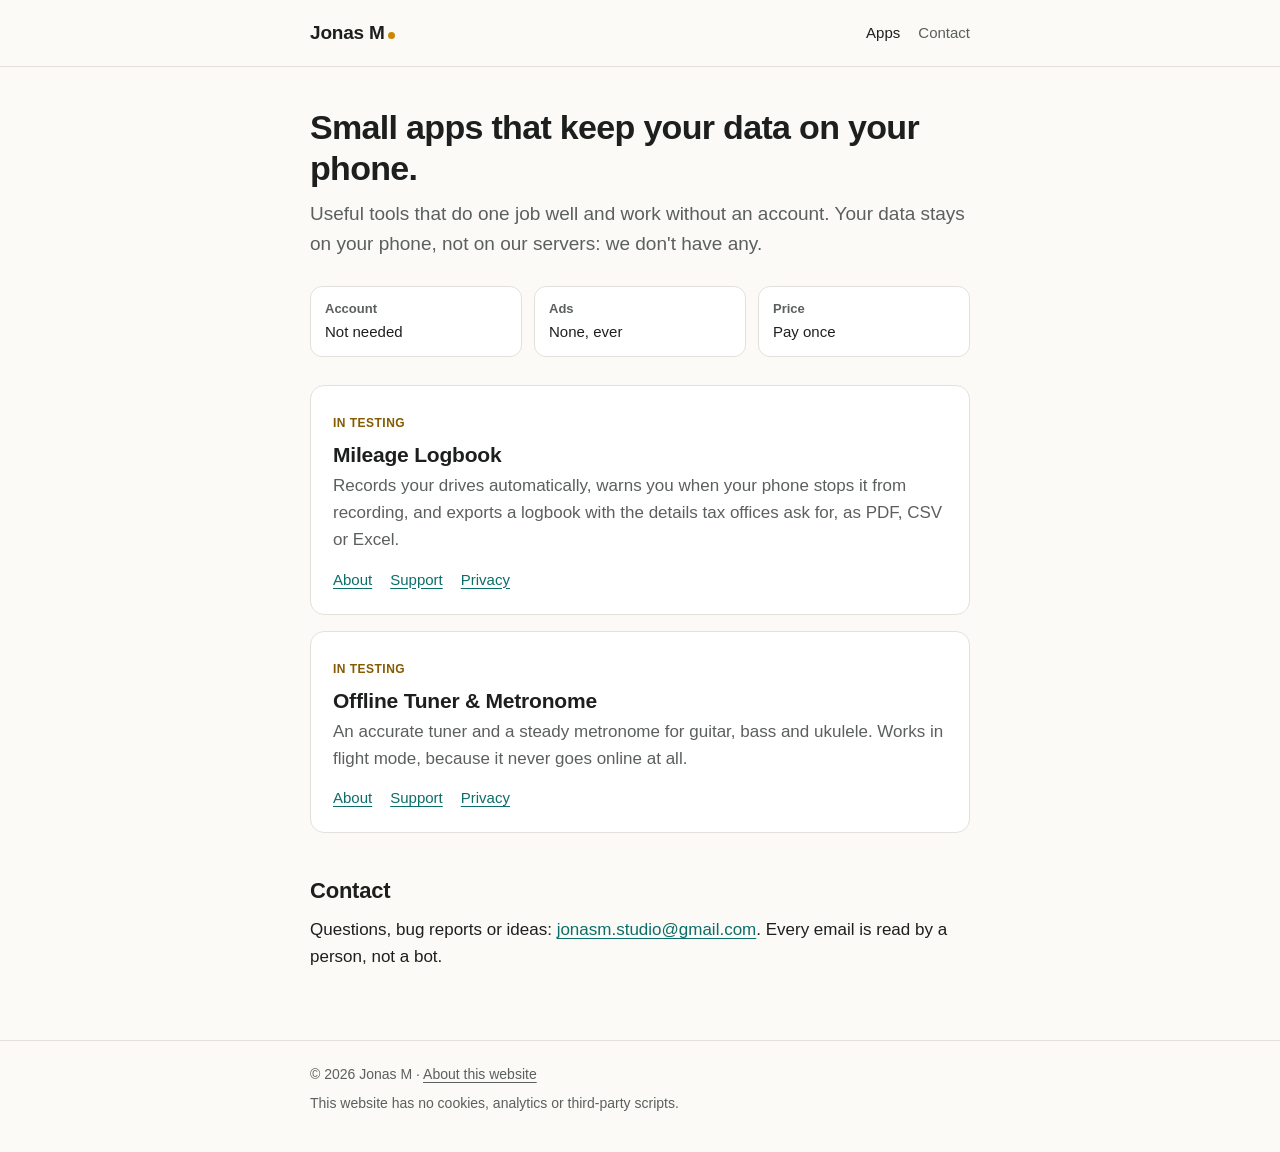
==== index.html @ 37b325a2 "Add apps site: home, privacy policies and support pages Static GitHub Pages site for Jonas M's apps:" ====
<!doctype html>
<html lang="en">
<head>
<meta charset="utf-8">
<meta name="viewport" content="width=device-width, initial-scale=1">
<meta name="color-scheme" content="light dark">
<title>Jonas M – Small, private apps</title>
<meta name="description" content="Small apps that keep your data on your phone. No accounts, no ads, no tracking, and sold once instead of by subscription.">
<meta property="og:title" content="Jonas M – Small, private apps">
<meta property="og:description" content="Small apps that keep your data on your phone. No accounts, no ads, no tracking.">
<link rel="icon" href="data:image/svg+xml,%3Csvg xmlns='http://www.w3.org/2000/svg' viewBox='0 0 16 16'%3E%3Ccircle cx='8' cy='8' r='6' fill='%23c98a00'/%3E%3C/svg%3E">
<link rel="stylesheet" href="style.css">
</head>
<body>
<header class="site-header"><div class="wrap">
  <a class="wordmark" href="./">Jonas M</a>
  <nav class="site-nav"><a href="./" aria-current="page">Apps</a><a href="#contact">Contact</a></nav>
</div></header>

<main><div class="wrap">
  <h1>Small apps that keep your data on your phone.</h1>
  <p class="lede">Useful tools that do one job well and work without an account. Your data stays on your phone, not on our servers: we don't have any.</p>

  <ul class="facts">
    <li><b>Account</b>Not needed</li>
    <li><b>Ads</b>None, ever</li>
    <li><b>Price</b>Pay once</li>
  </ul>

  <div class="cards">
    <article class="card">
      <span class="status">In testing</span>
      <h2>Mileage Logbook</h2>
      <p>Records your drives automatically, warns you when your phone stops it from recording, and exports a logbook with the details tax offices ask for, as PDF, CSV or Excel.</p>
      <p class="links"><a href="mileage/">About</a><a href="mileage/support/">Support</a><a href="mileage/privacy/">Privacy</a></p>
    </article>
    <article class="card">
      <span class="status">In testing</span>
      <h2>Offline Tuner &amp; Metronome</h2>
      <p>An accurate tuner and a steady metronome for guitar, bass and ukulele. Works in flight mode, because it never goes online at all.</p>
      <p class="links"><a href="tuner/">About</a><a href="tuner/support/">Support</a><a href="tuner/privacy/">Privacy</a></p>
    </article>
  </div>

  <h2 id="contact">Contact</h2>
  <p>Questions, bug reports or ideas: <a href="mailto:jonasm.studio@gmail.com">jonasm.studio@gmail.com</a>. Every email is read by a person, not a bot.</p>
</div></main>

<footer class="site-footer"><div class="wrap">
  <p>© 2026 Jonas M · <a href="privacy/">About this website</a></p>
  <p>This website has no cookies, analytics or third-party scripts.</p>
</div></footer>
</body>
</html>
---- style.css ----
/* Jonas M apps site. No web fonts, no scripts, no third-party requests. */

:root {
  --bg: #fbfaf7;
  --surface: #ffffff;
  --ink: #1d1f1e;
  --muted: #5b605d;
  --line: #e4e1da;
  --accent: #0b6e69;
  --accent-soft: #e3f1ef;
  --mark: #c98a00;
  --mark-text: #855a00;
  --no: #a23b2a;
  --radius: 14px;
  color-scheme: light;
}

@media (prefers-color-scheme: dark) {
  :root {
    --bg: #121413;
    --surface: #1a1d1c;
    --ink: #e8e6e1;
    --muted: #a3a8a4;
    --line: #2c302e;
    --accent: #5cc8be;
    --accent-soft: #17302d;
    --mark: #e2a72e;
    --mark-text: #e2a72e;
    --no: #e88a78;
    color-scheme: dark;
  }
}

* { box-sizing: border-box; }

html { -webkit-text-size-adjust: 100%; }

body {
  margin: 0;
  background: var(--bg);
  color: var(--ink);
  font: 17px/1.6 -apple-system, BlinkMacSystemFont, "Segoe UI", Roboto, "Helvetica Neue", Arial, sans-serif;
}

a { color: var(--accent); text-underline-offset: 3px; }
a:hover { text-decoration-thickness: 2px; }
a:focus-visible { outline: 2px solid var(--accent); outline-offset: 2px; border-radius: 3px; }

.wrap { max-width: 700px; margin: 0 auto; padding: 0 20px; }

/* Header */
.site-header { border-bottom: 1px solid var(--line); }
.site-header .wrap {
  display: flex; align-items: center; justify-content: space-between;
  gap: 16px; padding-top: 18px; padding-bottom: 18px; flex-wrap: wrap;
}
.wordmark {
  font-weight: 700; font-size: 19px; letter-spacing: -0.01em;
  color: var(--ink); text-decoration: none;
}
.wordmark::after {
  content: ""; display: inline-block; width: 7px; height: 7px; margin-left: 3px;
  border-radius: 50%; background: var(--mark);
}
.site-nav { display: flex; gap: 18px; font-size: 15px; }
.site-nav a { color: var(--muted); text-decoration: none; }
.site-nav a:hover, .site-nav a[aria-current] { color: var(--ink); }

/* Content */
main { padding: 40px 0 56px; }
h1 { font-size: 34px; line-height: 1.2; letter-spacing: -0.02em; margin: 0 0 10px; }
h2 { font-size: 22px; line-height: 1.3; margin: 44px 0 10px; letter-spacing: -0.01em; }
h3 { font-size: 18px; margin: 28px 0 6px; }
p, ul, ol { margin: 0 0 14px; }
li { margin-bottom: 6px; }
.lede { font-size: 19px; color: var(--muted); margin-bottom: 26px; }
.meta { font-size: 14px; color: var(--muted); }
.crumb { font-size: 14px; margin-bottom: 18px; }
.crumb a { color: var(--muted); }
code, kbd {
  font: 0.9em ui-monospace, SFMono-Regular, Menlo, Consolas, monospace;
  background: var(--accent-soft); padding: 1px 5px; border-radius: 5px;
}
hr { border: 0; border-top: 1px solid var(--line); margin: 40px 0; }

/* The one-sentence answer at the top of a policy */
.summary {
  background: var(--accent-soft);
  border-radius: var(--radius);
  padding: 20px 22px;
  margin: 24px 0 8px;
}
.summary p:last-child { margin-bottom: 0; }
.summary strong { font-size: 19px; display: block; margin-bottom: 6px; line-height: 1.4; }

/* App cards on the home page */
.cards { display: grid; gap: 16px; margin: 28px 0; }
.card {
  background: var(--surface); border: 1px solid var(--line); border-radius: var(--radius);
  padding: 22px;
}
.card h2 { margin: 0 0 4px; font-size: 21px; }
.card p { color: var(--muted); }
.card .links { display: flex; gap: 18px; flex-wrap: wrap; font-size: 15px; margin: 0; }
.status {
  display: inline-block; font-size: 12px; font-weight: 600; letter-spacing: 0.04em;
  text-transform: uppercase; color: var(--mark-text); margin-bottom: 8px;
}

/* Permission / data list */
.data-list { border-top: 1px solid var(--line); margin: 16px 0 8px; }
.data-item { padding: 16px 0; border-bottom: 1px solid var(--line); }
.data-item h3 { margin: 0 0 4px; font-size: 17px; }
.data-item p { margin: 0 0 6px; }
.data-item p:last-child { margin-bottom: 0; }
.data-item .when { font-size: 15px; color: var(--muted); }

/* "We don't" list */
.never { list-style: none; padding: 0; }
.never li { padding-left: 28px; position: relative; }
.never li::before {
  content: "✕"; position: absolute; left: 4px; top: 0; color: var(--no); font-weight: 700;
}

/* Callouts */
.note {
  border-left: 3px solid var(--mark); padding: 4px 0 4px 16px; margin: 18px 0; color: var(--muted);
}
.check {
  border: 1px solid var(--line); background: var(--surface); border-radius: var(--radius);
  padding: 14px 18px; margin: 14px 0 6px;
}
.check strong { color: var(--accent); }

/* Jump list for phone makers */
.jump { display: flex; flex-wrap: wrap; gap: 8px; padding: 0; list-style: none; margin: 16px 0 8px; }
.jump a {
  display: inline-block; padding: 6px 12px; border: 1px solid var(--line); border-radius: 999px;
  text-decoration: none; font-size: 15px; background: var(--surface);
}
section[id] { scroll-margin-top: 16px; }

/* FAQ */
.faq h3 { margin-top: 26px; }

/* Changelog */
.changes { font-size: 15px; color: var(--muted); }

/* "On this page" list */
.toc { font-size: 15px; border-left: 2px solid var(--line); padding: 2px 0 2px 16px; margin: 20px 0 8px; }
.toc p { margin: 0 0 4px; color: var(--muted); }
.toc ul { list-style: none; padding: 0; margin: 0; }
.toc li { margin: 0 0 2px; }

/* Facts row on app pages */
.facts { display: grid; grid-template-columns: repeat(auto-fit, minmax(96px, 1fr)); gap: 12px; margin: 22px 0; padding: 0; list-style: none; }
.facts li { background: var(--surface); border: 1px solid var(--line); border-radius: 12px; padding: 12px 14px; margin: 0; font-size: 15px; }
.facts:has(> li:nth-child(4)) { grid-template-columns: repeat(2, 1fr); }
@media (min-width: 640px) { .facts:has(> li:nth-child(4)) { grid-template-columns: repeat(4, 1fr); } }
.facts b { display: block; font-size: 13px; color: var(--muted); font-weight: 600; }

/* Footer */
.site-footer { border-top: 1px solid var(--line); font-size: 14px; color: var(--muted); }
.site-footer .wrap { padding-top: 22px; padding-bottom: 32px; }
.site-footer p { margin: 0 0 6px; }
.site-footer a { color: var(--muted); }

@media (max-width: 520px) {
  body { font-size: 16px; }
  h1 { font-size: 28px; }
  .lede { font-size: 17px; }
  main { padding-top: 28px; }
}
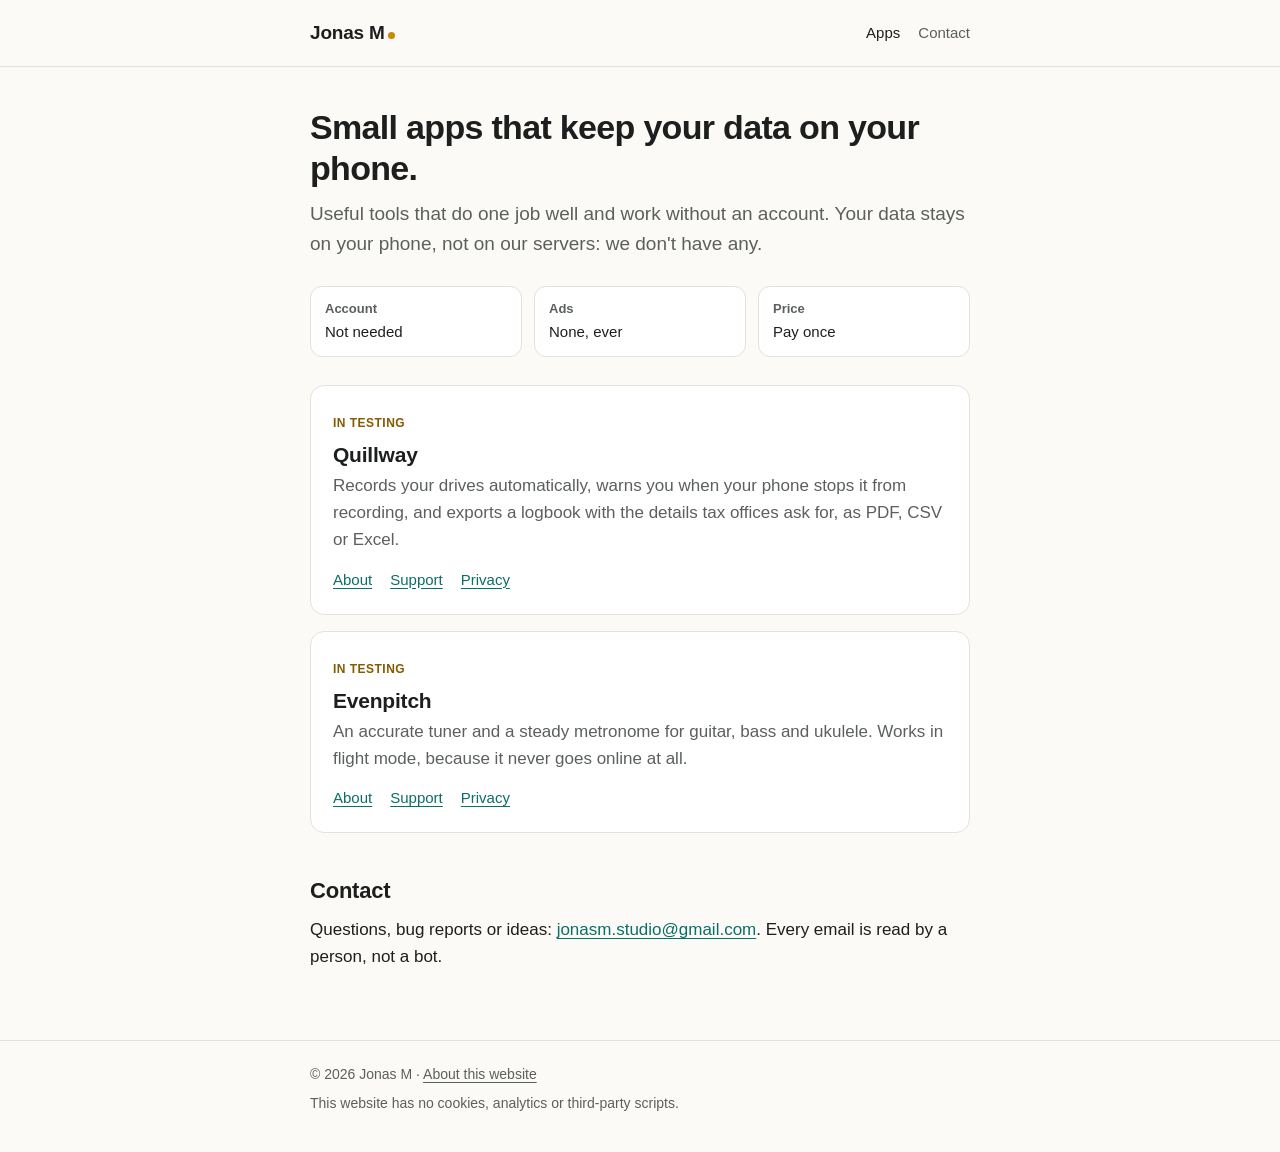
==== commit d1aa6ce7: "Rename the apps: Quillway and Evenpitch (tuner privacy: free, no in-app purchases) Co-Authored-By: C" ====
--- a/index.html
+++ b/index.html
@@ -30,13 +30,13 @@
   <div class="cards">
     <article class="card">
       <span class="status">In testing</span>
-      <h2>Mileage Logbook</h2>
+      <h2>Quillway</h2>
       <p>Records your drives automatically, warns you when your phone stops it from recording, and exports a logbook with the details tax offices ask for, as PDF, CSV or Excel.</p>
       <p class="links"><a href="mileage/">About</a><a href="mileage/support/">Support</a><a href="mileage/privacy/">Privacy</a></p>
     </article>
     <article class="card">
       <span class="status">In testing</span>
-      <h2>Offline Tuner &amp; Metronome</h2>
+      <h2>Evenpitch</h2>
       <p>An accurate tuner and a steady metronome for guitar, bass and ukulele. Works in flight mode, because it never goes online at all.</p>
       <p class="links"><a href="tuner/">About</a><a href="tuner/support/">Support</a><a href="tuner/privacy/">Privacy</a></p>
     </article>
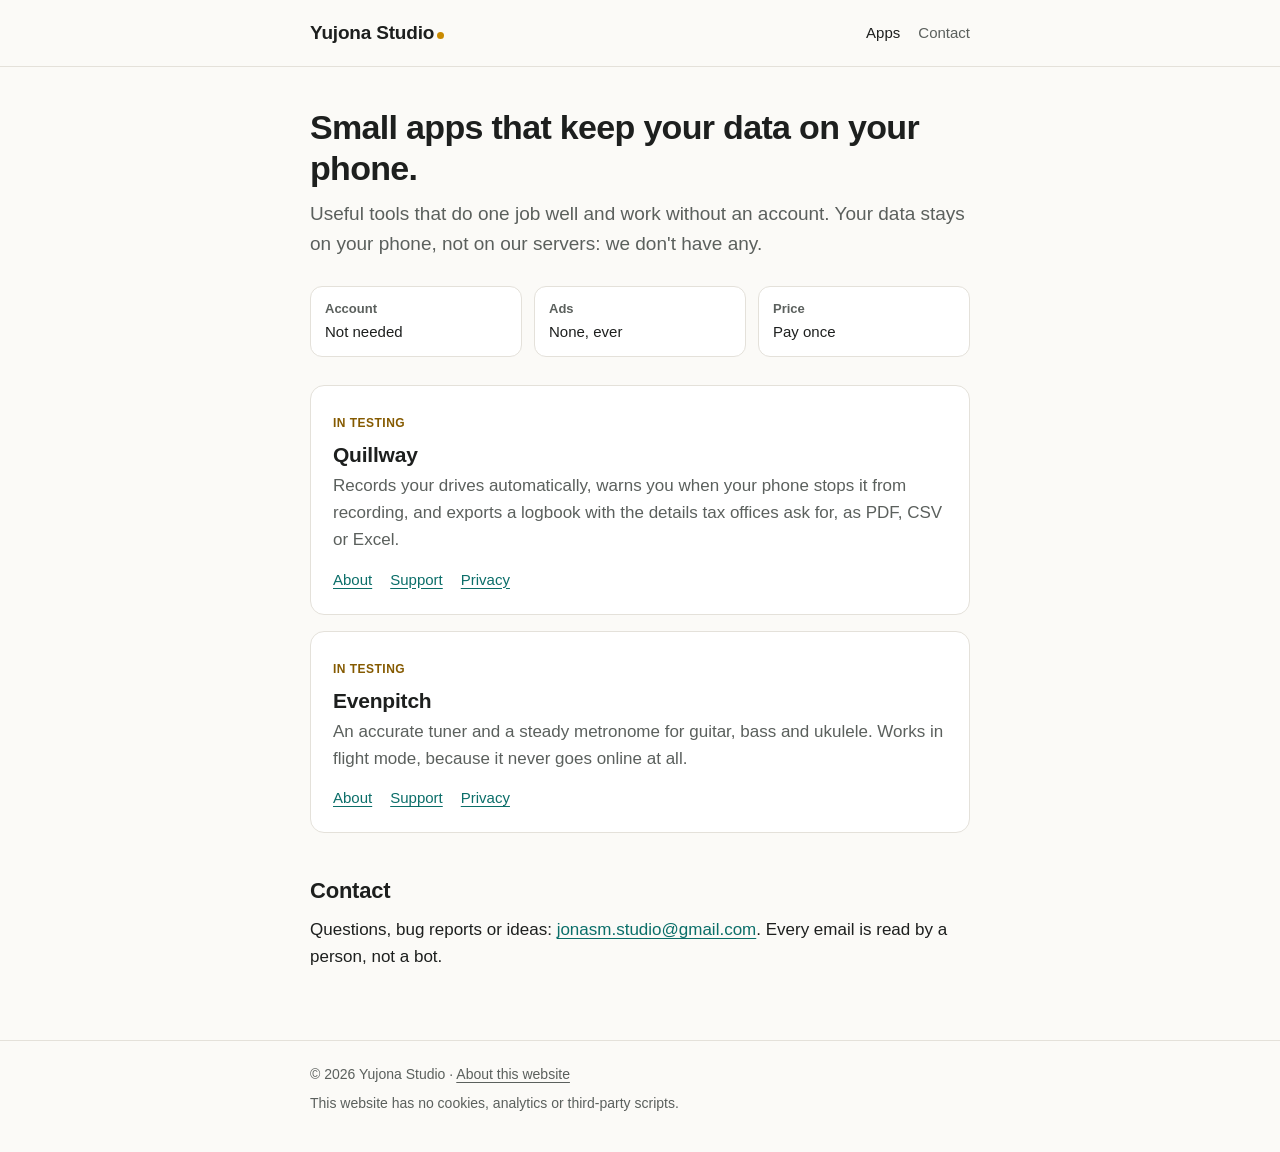
==== commit 9be077de: "Sign the site as Yujona Studio (was Jonas M); note it in both privacy policies Co-Authored-By: Claud" ====
--- a/index.html
+++ b/index.html
@@ -4,16 +4,16 @@
 <meta charset="utf-8">
 <meta name="viewport" content="width=device-width, initial-scale=1">
 <meta name="color-scheme" content="light dark">
-<title>Jonas M – Small, private apps</title>
+<title>Yujona Studio – Small, private apps</title>
 <meta name="description" content="Small apps that keep your data on your phone. No accounts, no ads, no tracking, and sold once instead of by subscription.">
-<meta property="og:title" content="Jonas M – Small, private apps">
+<meta property="og:title" content="Yujona Studio – Small, private apps">
 <meta property="og:description" content="Small apps that keep your data on your phone. No accounts, no ads, no tracking.">
 <link rel="icon" href="data:image/svg+xml,%3Csvg xmlns='http://www.w3.org/2000/svg' viewBox='0 0 16 16'%3E%3Ccircle cx='8' cy='8' r='6' fill='%23c98a00'/%3E%3C/svg%3E">
 <link rel="stylesheet" href="style.css">
 </head>
 <body>
 <header class="site-header"><div class="wrap">
-  <a class="wordmark" href="./">Jonas M</a>
+  <a class="wordmark" href="./">Yujona Studio</a>
   <nav class="site-nav"><a href="./" aria-current="page">Apps</a><a href="#contact">Contact</a></nav>
 </div></header>
 
@@ -47,7 +47,7 @@
 </div></main>
 
 <footer class="site-footer"><div class="wrap">
-  <p>© 2026 Jonas M · <a href="privacy/">About this website</a></p>
+  <p>© 2026 Yujona Studio · <a href="privacy/">About this website</a></p>
   <p>This website has no cookies, analytics or third-party scripts.</p>
 </div></footer>
 </body>
--- a/style.css
+++ b/style.css
@@ -1,4 +1,4 @@
-/* Jonas M apps site. No web fonts, no scripts, no third-party requests. */
+/* Yujona Studio apps site. No web fonts, no scripts, no third-party requests. */
 
 :root {
   --bg: #fbfaf7;
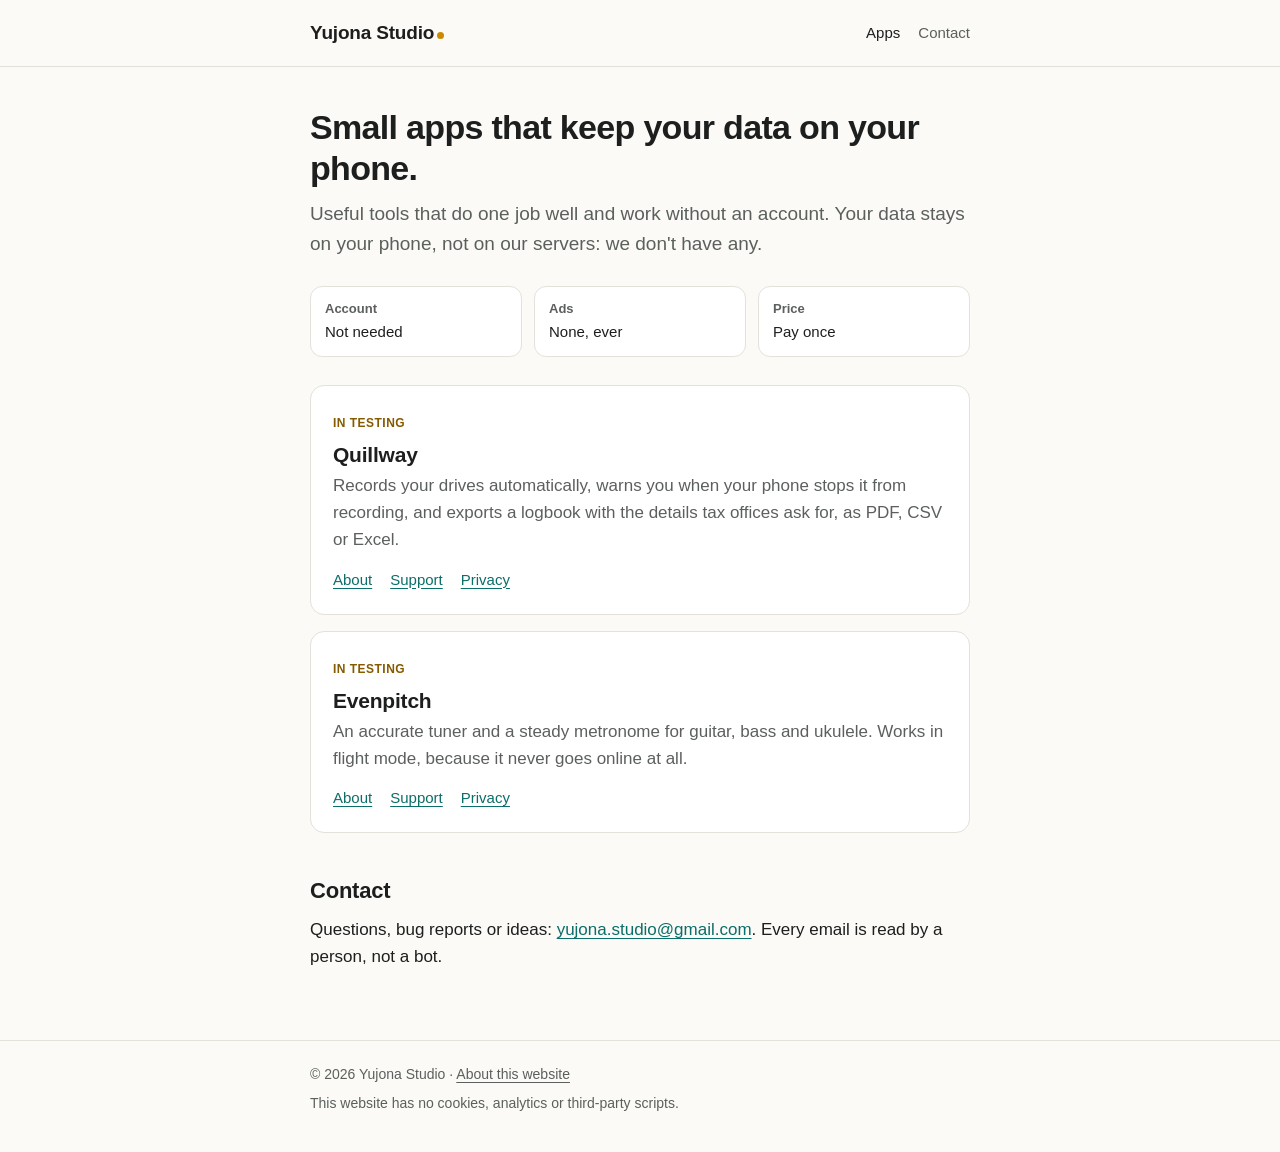
==== commit b6994019: "Contact email yujona.studio@gmail.com; robots.txt and sitemap.xml for yujona.com Co-Authored-By: Cla" ====
--- a/index.html
+++ b/index.html
@@ -43,7 +43,7 @@
   </div>
 
   <h2 id="contact">Contact</h2>
-  <p>Questions, bug reports or ideas: <a href="mailto:jonasm.studio@gmail.com">jonasm.studio@gmail.com</a>. Every email is read by a person, not a bot.</p>
+  <p>Questions, bug reports or ideas: <a href="mailto:yujona.studio@gmail.com">yujona.studio@gmail.com</a>. Every email is read by a person, not a bot.</p>
 </div></main>
 
 <footer class="site-footer"><div class="wrap">
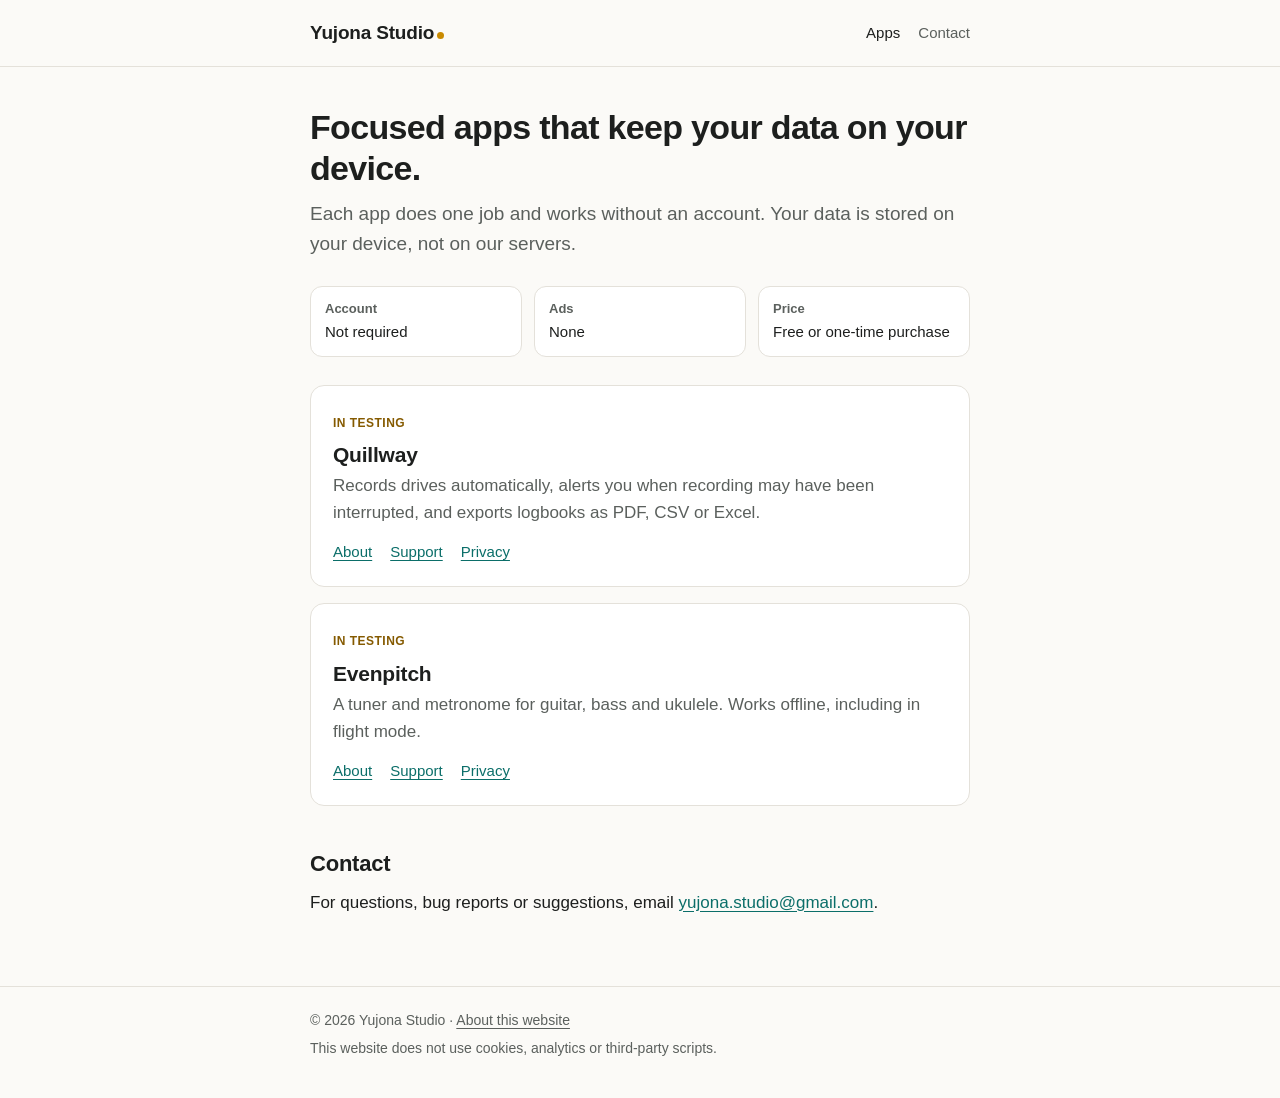
==== commit 3e5d720b: "Site copy: more formal and concise wording, no absolute claims Co-Authored-By: Claude Opus 5.5 <nore" ====
--- a/index.html
+++ b/index.html
@@ -5,9 +5,9 @@
 <meta name="viewport" content="width=device-width, initial-scale=1">
 <meta name="color-scheme" content="light dark">
 <title>Yujona Studio – Small, private apps</title>
-<meta name="description" content="Small apps that keep your data on your phone. No accounts, no ads, no tracking, and sold once instead of by subscription.">
+<meta name="description" content="Focused apps that keep your data on your device. No account required, no ads or tracking, and no subscriptions.">
 <meta property="og:title" content="Yujona Studio – Small, private apps">
-<meta property="og:description" content="Small apps that keep your data on your phone. No accounts, no ads, no tracking.">
+<meta property="og:description" content="Focused apps that keep your data on your device. No account required, no ads or tracking.">
 <link rel="icon" href="data:image/svg+xml,%3Csvg xmlns='http://www.w3.org/2000/svg' viewBox='0 0 16 16'%3E%3Ccircle cx='8' cy='8' r='6' fill='%23c98a00'/%3E%3C/svg%3E">
 <link rel="stylesheet" href="style.css">
 </head>
@@ -18,37 +18,37 @@
 </div></header>
 
 <main><div class="wrap">
-  <h1>Small apps that keep your data on your phone.</h1>
-  <p class="lede">Useful tools that do one job well and work without an account. Your data stays on your phone, not on our servers: we don't have any.</p>
+  <h1>Focused apps that keep your data on your device.</h1>
+  <p class="lede">Each app does one job and works without an account. Your data is stored on your device, not on our servers.</p>
 
   <ul class="facts">
-    <li><b>Account</b>Not needed</li>
-    <li><b>Ads</b>None, ever</li>
-    <li><b>Price</b>Pay once</li>
+    <li><b>Account</b>Not required</li>
+    <li><b>Ads</b>None</li>
+    <li><b>Price</b>Free or one-time purchase</li>
   </ul>
 
   <div class="cards">
     <article class="card">
       <span class="status">In testing</span>
       <h2>Quillway</h2>
-      <p>Records your drives automatically, warns you when your phone stops it from recording, and exports a logbook with the details tax offices ask for, as PDF, CSV or Excel.</p>
+      <p>Records drives automatically, alerts you when recording may have been interrupted, and exports logbooks as PDF, CSV or Excel.</p>
       <p class="links"><a href="mileage/">About</a><a href="mileage/support/">Support</a><a href="mileage/privacy/">Privacy</a></p>
     </article>
     <article class="card">
       <span class="status">In testing</span>
       <h2>Evenpitch</h2>
-      <p>An accurate tuner and a steady metronome for guitar, bass and ukulele. Works in flight mode, because it never goes online at all.</p>
+      <p>A tuner and metronome for guitar, bass and ukulele. Works offline, including in flight mode.</p>
       <p class="links"><a href="tuner/">About</a><a href="tuner/support/">Support</a><a href="tuner/privacy/">Privacy</a></p>
     </article>
   </div>
 
   <h2 id="contact">Contact</h2>
-  <p>Questions, bug reports or ideas: <a href="mailto:yujona.studio@gmail.com">yujona.studio@gmail.com</a>. Every email is read by a person, not a bot.</p>
+  <p>For questions, bug reports or suggestions, email <a href="mailto:yujona.studio@gmail.com">yujona.studio@gmail.com</a>.</p>
 </div></main>
 
 <footer class="site-footer"><div class="wrap">
   <p>© 2026 Yujona Studio · <a href="privacy/">About this website</a></p>
-  <p>This website has no cookies, analytics or third-party scripts.</p>
+  <p>This website does not use cookies, analytics or third-party scripts.</p>
 </div></footer>
 </body>
 </html>
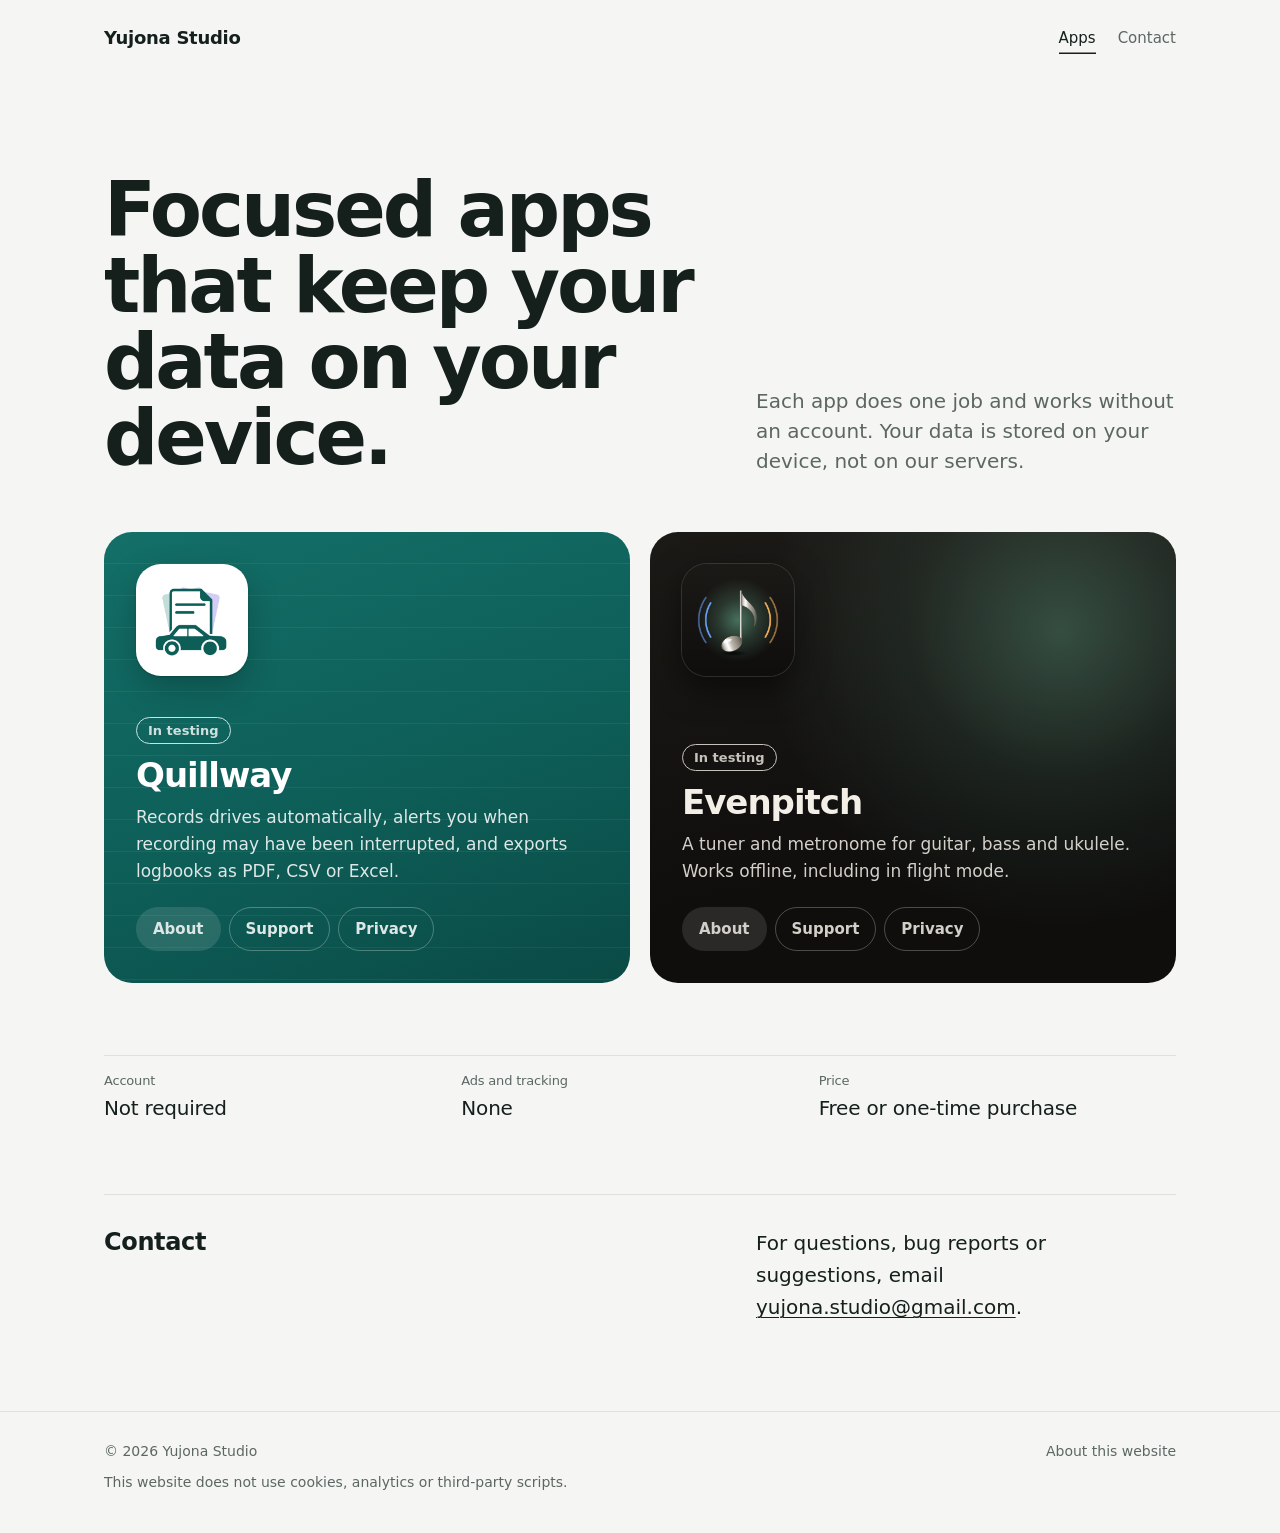
==== commit f300ecef: "Redesign: quieter studio shell, app plates with real icons, desktop and mobile layouts, side content" ====
--- a/index.html
+++ b/index.html
@@ -8,7 +8,7 @@
 <meta name="description" content="Focused apps that keep your data on your device. No account required, no ads or tracking, and no subscriptions.">
 <meta property="og:title" content="Yujona Studio – Small, private apps">
 <meta property="og:description" content="Focused apps that keep your data on your device. No account required, no ads or tracking.">
-<link rel="icon" href="data:image/svg+xml,%3Csvg xmlns='http://www.w3.org/2000/svg' viewBox='0 0 16 16'%3E%3Ccircle cx='8' cy='8' r='6' fill='%23c98a00'/%3E%3C/svg%3E">
+<link rel="icon" href="data:image/svg+xml,%3Csvg xmlns='http://www.w3.org/2000/svg' viewBox='0 0 16 16'%3E%3Crect x='1' y='1' width='14' height='14' rx='4' fill='%2315201c'/%3E%3C/svg%3E">
 <link rel="stylesheet" href="style.css">
 </head>
 <body>
@@ -18,37 +18,48 @@
 </div></header>
 
 <main><div class="wrap">
-  <h1>Focused apps that keep your data on your device.</h1>
-  <p class="lede">Each app does one job and works without an account. Your data is stored on your device, not on our servers.</p>
+  <section class="hero">
+    <h1>Focused apps that keep your data on your device.</h1>
+    <p class="lede">Each app does one job and works without an account. Your data is stored on your device, not on our servers.</p>
+  </section>
 
-  <ul class="facts">
+  <div class="plates">
+    <article class="plate plate-quillway">
+      <img class="icon" src="assets/quillway-icon.png" width="112" height="112" alt="">
+      <div>
+        <span class="status">In testing</span>
+        <h2>Quillway</h2>
+        <p>Records drives automatically, alerts you when recording may have been interrupted, and exports logbooks as PDF, CSV or Excel.</p>
+        <p class="links"><a href="mileage/">About</a><a href="mileage/support/">Support</a><a href="mileage/privacy/">Privacy</a></p>
+      </div>
+    </article>
+    <article class="plate plate-evenpitch">
+      <img class="icon" src="assets/evenpitch-icon.png" width="112" height="112" alt="">
+      <div>
+        <span class="status">In testing</span>
+        <h2>Evenpitch</h2>
+        <p>A tuner and metronome for guitar, bass and ukulele. Works offline, including in flight mode.</p>
+        <p class="links"><a href="tuner/">About</a><a href="tuner/support/">Support</a><a href="tuner/privacy/">Privacy</a></p>
+      </div>
+    </article>
+  </div>
+
+  <ul class="facts home-facts">
     <li><b>Account</b>Not required</li>
-    <li><b>Ads</b>None</li>
+    <li><b>Ads and tracking</b>None</li>
     <li><b>Price</b>Free or one-time purchase</li>
   </ul>
 
-  <div class="cards">
-    <article class="card">
-      <span class="status">In testing</span>
-      <h2>Quillway</h2>
-      <p>Records drives automatically, alerts you when recording may have been interrupted, and exports logbooks as PDF, CSV or Excel.</p>
-      <p class="links"><a href="mileage/">About</a><a href="mileage/support/">Support</a><a href="mileage/privacy/">Privacy</a></p>
-    </article>
-    <article class="card">
-      <span class="status">In testing</span>
-      <h2>Evenpitch</h2>
-      <p>A tuner and metronome for guitar, bass and ukulele. Works offline, including in flight mode.</p>
-      <p class="links"><a href="tuner/">About</a><a href="tuner/support/">Support</a><a href="tuner/privacy/">Privacy</a></p>
-    </article>
-  </div>
-
-  <h2 id="contact">Contact</h2>
-  <p>For questions, bug reports or suggestions, email <a href="mailto:yujona.studio@gmail.com">yujona.studio@gmail.com</a>.</p>
+  <section class="contact" id="contact">
+    <h2>Contact</h2>
+    <p>For questions, bug reports or suggestions, email <a href="mailto:yujona.studio@gmail.com">yujona.studio@gmail.com</a>.</p>
+  </section>
 </div></main>
 
 <footer class="site-footer"><div class="wrap">
-  <p>© 2026 Yujona Studio · <a href="privacy/">About this website</a></p>
-  <p>This website does not use cookies, analytics or third-party scripts.</p>
+  <p>© 2026 Yujona Studio</p>
+  <nav aria-label="Footer"><a href="privacy/">About this website</a></nav>
+  <p class="fine">This website does not use cookies, analytics or third-party scripts.</p>
 </div></footer>
 </body>
 </html>
--- a/style.css
+++ b/style.css
@@ -1,173 +1,279 @@
-/* Yujona Studio apps site. No web fonts, no scripts, no third-party requests. */
+/* Yujona Studio apps site. System fonts only, no scripts, no third-party requests. */
 
 :root {
-  --bg: #fbfaf7;
+  --bg: #f5f6f4;
   --surface: #ffffff;
-  --ink: #1d1f1e;
-  --muted: #5b605d;
-  --line: #e4e1da;
-  --accent: #0b6e69;
-  --accent-soft: #e3f1ef;
-  --mark: #c98a00;
-  --mark-text: #855a00;
+  --ink: #15201c;
+  --muted: #5c6763;
+  --line: #dce1de;
+  --accent: #15201c;
+  --accent-soft: #e9ecea;
+  --focus: #0e5e58;
   --no: #a23b2a;
-  --radius: 14px;
+  --wrap: 1120px;
+  --gutter: 24px;
   color-scheme: light;
 }
 
 @media (prefers-color-scheme: dark) {
   :root {
-    --bg: #121413;
-    --surface: #1a1d1c;
-    --ink: #e8e6e1;
-    --muted: #a3a8a4;
-    --line: #2c302e;
-    --accent: #5cc8be;
-    --accent-soft: #17302d;
-    --mark: #e2a72e;
-    --mark-text: #e2a72e;
+    --bg: #0e1211;
+    --surface: #151a18;
+    --ink: #e9edeb;
+    --muted: #97a29e;
+    --line: #26302c;
+    --accent: #e9edeb;
+    --accent-soft: #1b2220;
+    --focus: #5cc8be;
     --no: #e88a78;
     color-scheme: dark;
   }
 }
 
+/* Each app page carries its own accent */
+.app-quillway { --accent: #0e5e58; --accent-soft: #e4efec; }
+.app-evenpitch { --accent: #0b5e41; --accent-soft: #e3f1ea; }
+@media (prefers-color-scheme: dark) {
+  .app-quillway { --accent: #5cc8be; --accent-soft: #132b28; }
+  .app-evenpitch { --accent: #8df0c5; --accent-soft: #12261f; }
+}
+
 * { box-sizing: border-box; }
-
 html { -webkit-text-size-adjust: 100%; }
 
 body {
   margin: 0;
   background: var(--bg);
   color: var(--ink);
-  font: 17px/1.6 -apple-system, BlinkMacSystemFont, "Segoe UI", Roboto, "Helvetica Neue", Arial, sans-serif;
-}
-
-a { color: var(--accent); text-underline-offset: 3px; }
+  font: 17px/1.6 system-ui, -apple-system, BlinkMacSystemFont, "Segoe UI", Roboto, "Helvetica Neue", Arial, sans-serif;
+  -webkit-font-smoothing: antialiased;
+  text-rendering: optimizeLegibility;
+}
+
+a { color: var(--accent); text-decoration-thickness: 1px; text-underline-offset: 3px; }
 a:hover { text-decoration-thickness: 2px; }
-a:focus-visible { outline: 2px solid var(--accent); outline-offset: 2px; border-radius: 3px; }
-
-.wrap { max-width: 700px; margin: 0 auto; padding: 0 20px; }
+:focus-visible { outline: 2px solid var(--focus); outline-offset: 3px; border-radius: 4px; }
+
+.wrap { max-width: var(--wrap); margin: 0 auto; padding: 0 var(--gutter); }
 
 /* Header */
-.site-header { border-bottom: 1px solid var(--line); }
 .site-header .wrap {
   display: flex; align-items: center; justify-content: space-between;
-  gap: 16px; padding-top: 18px; padding-bottom: 18px; flex-wrap: wrap;
+  gap: 16px; flex-wrap: wrap; padding-top: 22px; padding-bottom: 22px;
 }
 .wordmark {
-  font-weight: 700; font-size: 19px; letter-spacing: -0.01em;
+  font-weight: 650; font-size: 18px; letter-spacing: -0.015em;
   color: var(--ink); text-decoration: none;
 }
-.wordmark::after {
-  content: ""; display: inline-block; width: 7px; height: 7px; margin-left: 3px;
-  border-radius: 50%; background: var(--mark);
-}
-.site-nav { display: flex; gap: 18px; font-size: 15px; }
-.site-nav a { color: var(--muted); text-decoration: none; }
-.site-nav a:hover, .site-nav a[aria-current] { color: var(--ink); }
-
-/* Content */
-main { padding: 40px 0 56px; }
-h1 { font-size: 34px; line-height: 1.2; letter-spacing: -0.02em; margin: 0 0 10px; }
-h2 { font-size: 22px; line-height: 1.3; margin: 44px 0 10px; letter-spacing: -0.01em; }
-h3 { font-size: 18px; margin: 28px 0 6px; }
+.site-nav { display: flex; gap: 22px; font-size: 15px; }
+.site-nav a { color: var(--muted); text-decoration: none; padding: 4px 0; }
+.site-nav a:hover { color: var(--ink); }
+.site-nav a[aria-current] { color: var(--ink); box-shadow: inset 0 -1.5px 0 currentColor; }
+
+/* Type */
+main { padding: 48px 0 88px; }
+h1 {
+  font-size: clamp(34px, 4.6vw, 52px); line-height: 1.06;
+  letter-spacing: -0.03em; font-weight: 650; margin: 0 0 16px;
+}
+h2 { font-size: 24px; line-height: 1.25; letter-spacing: -0.015em; font-weight: 620; margin: 56px 0 12px; }
+h3 { font-size: 18px; line-height: 1.35; font-weight: 620; margin: 28px 0 6px; }
 p, ul, ol { margin: 0 0 14px; }
 li { margin-bottom: 6px; }
-.lede { font-size: 19px; color: var(--muted); margin-bottom: 26px; }
+strong { font-weight: 620; }
+.lede { font-size: 20px; line-height: 1.5; color: var(--muted); max-width: 34em; margin-bottom: 28px; }
 .meta { font-size: 14px; color: var(--muted); }
 .crumb { font-size: 14px; margin-bottom: 18px; }
 .crumb a { color: var(--muted); }
 code, kbd {
-  font: 0.9em ui-monospace, SFMono-Regular, Menlo, Consolas, monospace;
-  background: var(--accent-soft); padding: 1px 5px; border-radius: 5px;
-}
-hr { border: 0; border-top: 1px solid var(--line); margin: 40px 0; }
-
-/* The one-sentence answer at the top of a policy */
+  font: 0.88em ui-monospace, SFMono-Regular, Menlo, Consolas, monospace;
+  background: var(--accent-soft); padding: 1px 6px; border-radius: 6px;
+}
+hr { border: 0; border-top: 1px solid var(--line); margin: 48px 0; }
+
+/* Status: a quiet pill, sentence case */
+.status {
+  display: inline-block; font-size: 13px; line-height: 1; font-weight: 550;
+  padding: 6px 11px; border-radius: 999px; margin-bottom: 18px;
+  border: 1px solid currentColor; opacity: 0.8;
+}
+
+/* ---------- Home ---------- */
+.hero { display: grid; gap: 20px 64px; padding: 24px 0 48px; }
+.hero h1 { font-size: clamp(40px, 6.4vw, 76px); line-height: 1.0; letter-spacing: -0.04em; max-width: 15ch; margin: 0; }
+.hero .lede { margin: 0; }
+@media (min-width: 900px) {
+  .hero { grid-template-columns: 7fr 5fr; align-items: end; padding-top: 48px; }
+}
+
+/* The two app plates: the one bold element on the site */
+.plates { display: grid; gap: 20px; margin: 8px 0 72px; }
+@media (min-width: 820px) { .plates { grid-template-columns: 1fr 1fr; } }
+
+.plate {
+  position: relative; overflow: hidden; border-radius: 28px;
+  padding: 32px; min-height: 420px;
+  display: flex; flex-direction: column; justify-content: space-between; gap: 40px;
+}
+.plate .icon {
+  width: 112px; height: 112px; border-radius: 25px; display: block;
+  box-shadow: 0 1px 2px rgba(0, 0, 0, 0.18), 0 12px 32px rgba(0, 0, 0, 0.22);
+}
+.plate h2 { font-size: 34px; letter-spacing: -0.03em; line-height: 1.05; margin: 0 0 10px; color: inherit; }
+.plate p { margin: 0 0 22px; max-width: 30em; opacity: 0.86; }
+.plate .status { margin-bottom: 14px; }
+.plate .links { display: flex; flex-wrap: wrap; gap: 8px; margin: 0; }
+.plate .links a {
+  color: inherit; text-decoration: none; font-size: 15px; font-weight: 550;
+  padding: 9px 16px; border-radius: 999px;
+  border: 1px solid color-mix(in srgb, currentColor 32%, transparent);
+}
+.plate .links a:first-child { background: color-mix(in srgb, currentColor 14%, transparent); border-color: transparent; }
+.plate .links a:hover { border-color: currentColor; }
+.plate :focus-visible { outline-color: currentColor; }
+
+/* Quillway: deep teal with faint logbook rules */
+.plate-quillway {
+  color: #ffffff;
+  background:
+    repeating-linear-gradient(180deg, transparent 0 31px, rgba(255, 255, 255, 0.06) 31px 32px),
+    linear-gradient(160deg, #136f68 0%, #0e5e58 55%, #0a4a45 100%);
+}
+/* Evenpitch: the tuner's dark ground with its in-tune glow */
+.plate-evenpitch {
+  color: #f3efe7;
+  background:
+    radial-gradient(circle at 78% 22%, rgba(141, 240, 197, 0.26) 0, rgba(141, 240, 197, 0.08) 28%, transparent 55%),
+    linear-gradient(170deg, #1c1a17 0%, #0f0e0d 70%);
+}
+@media (prefers-color-scheme: dark) { .plate-evenpitch { box-shadow: inset 0 0 0 1px rgba(243, 239, 231, 0.08); } }
+.plate-evenpitch .icon { box-shadow: 0 0 0 1px rgba(243, 239, 231, 0.14), 0 12px 32px rgba(0, 0, 0, 0.5); }
+
+/* Principles row: plain hairline columns, not cards */
+.facts {
+  list-style: none; padding: 0; margin: 28px 0 0;
+  display: grid; grid-template-columns: repeat(auto-fit, minmax(150px, 1fr));
+  border-top: 1px solid var(--line);
+}
+.facts li { margin: 0; padding: 16px 20px 0 0; font-size: 17px; line-height: 1.4; }
+.facts b { display: block; font-size: 13px; font-weight: 500; color: var(--muted); margin-bottom: 4px; }
+.home-facts { margin-bottom: 72px; }
+.home-facts li { font-size: 20px; letter-spacing: -0.01em; }
+
+.contact { border-top: 1px solid var(--line); padding-top: 32px; display: grid; gap: 4px 64px; }
+.contact h2 { margin: 0; }
+.contact p { font-size: 20px; margin: 0; }
+.contact a { color: var(--ink); }
+@media (min-width: 900px) { .contact { grid-template-columns: 7fr 5fr; } }
+
+/* ---------- App pages ---------- */
+.app-hero { display: grid; gap: 28px 64px; align-items: center; margin-bottom: 16px; }
+.app-hero h1 { font-size: clamp(42px, 6vw, 68px); letter-spacing: -0.04em; line-height: 1; margin-bottom: 18px; }
+.app-hero .lede { margin-bottom: 0; }
+.app-hero .plate { min-height: 0; aspect-ratio: 16 / 10; align-items: center; justify-content: center; padding: 24px; }
+.app-hero .plate .icon { width: 128px; height: 128px; border-radius: 29px; }
+@media (min-width: 900px) {
+  .app-hero { grid-template-columns: 6fr 5fr; }
+  .app-hero .plate { aspect-ratio: 1 / 1; order: 2; }
+  .app-hero .plate .icon { width: 176px; height: 176px; border-radius: 40px; }
+}
+
+.features { list-style: none; padding: 0; margin: 8px 0 0; display: grid; border-top: 1px solid var(--line); }
+.features li { margin: 0; padding: 20px 0; border-bottom: 1px solid var(--line); color: var(--muted); }
+.features li strong { display: block; color: var(--ink); font-size: 18px; margin-bottom: 4px; }
+@media (min-width: 820px) {
+  .features { grid-template-columns: 1fr 1fr; column-gap: 48px; }
+}
+
+.note {
+  border-left: 2px solid var(--accent); padding: 2px 0 2px 16px; margin: 28px 0;
+  color: var(--muted); font-size: 15px; max-width: 46em;
+}
+
+/* ---------- Policy and support pages ---------- */
+.doc { max-width: 760px; }
+@media (min-width: 1000px) {
+  .doc:has(> .toc) {
+    max-width: var(--wrap);
+    display: grid; grid-template-columns: 220px minmax(0, 700px); column-gap: 72px;
+  }
+  .doc:has(> .toc) > * { grid-column: 2; }
+  .doc:has(> .toc) > .toc {
+    grid-column: 1; grid-row: 1 / span 400; align-self: start;
+    position: sticky; top: 28px; margin-top: 8px;
+  }
+}
+.doc h1 { font-size: clamp(32px, 4vw, 46px); }
+.doc h2 { scroll-margin-top: 24px; }
+
 .summary {
-  background: var(--accent-soft);
-  border-radius: var(--radius);
-  padding: 20px 22px;
-  margin: 24px 0 8px;
+  background: var(--accent-soft); border-radius: 20px;
+  padding: 24px 26px; margin: 28px 0 8px;
 }
 .summary p:last-child { margin-bottom: 0; }
-.summary strong { font-size: 19px; display: block; margin-bottom: 6px; line-height: 1.4; }
-
-/* App cards on the home page */
-.cards { display: grid; gap: 16px; margin: 28px 0; }
-.card {
-  background: var(--surface); border: 1px solid var(--line); border-radius: var(--radius);
-  padding: 22px;
-}
-.card h2 { margin: 0 0 4px; font-size: 21px; }
-.card p { color: var(--muted); }
-.card .links { display: flex; gap: 18px; flex-wrap: wrap; font-size: 15px; margin: 0; }
-.status {
-  display: inline-block; font-size: 12px; font-weight: 600; letter-spacing: 0.04em;
-  text-transform: uppercase; color: var(--mark-text); margin-bottom: 8px;
-}
-
-/* Permission / data list */
+.summary strong { font-size: 20px; line-height: 1.4; display: block; margin-bottom: 8px; letter-spacing: -0.01em; }
+
+.toc { font-size: 15px; margin: 24px 0 8px; }
+.toc p { margin: 0 0 8px; color: var(--muted); font-size: 13px; }
+.toc ul { list-style: none; padding: 0; margin: 0; border-left: 1px solid var(--line); }
+.toc li { margin: 0; }
+.toc a { display: block; padding: 5px 0 5px 14px; margin-left: -1px; color: var(--muted); text-decoration: none; border-left: 1px solid transparent; line-height: 1.35; }
+.toc a:hover { color: var(--ink); border-left-color: var(--ink); }
+
 .data-list { border-top: 1px solid var(--line); margin: 16px 0 8px; }
-.data-item { padding: 16px 0; border-bottom: 1px solid var(--line); }
+.data-item { padding: 18px 0; border-bottom: 1px solid var(--line); }
 .data-item h3 { margin: 0 0 4px; font-size: 17px; }
 .data-item p { margin: 0 0 6px; }
 .data-item p:last-child { margin-bottom: 0; }
 .data-item .when { font-size: 15px; color: var(--muted); }
 
-/* "We don't" list */
 .never { list-style: none; padding: 0; }
 .never li { padding-left: 28px; position: relative; }
-.never li::before {
-  content: "✕"; position: absolute; left: 4px; top: 0; color: var(--no); font-weight: 700;
-}
-
-/* Callouts */
-.note {
-  border-left: 3px solid var(--mark); padding: 4px 0 4px 16px; margin: 18px 0; color: var(--muted);
-}
+.never li::before { content: "✕"; position: absolute; left: 4px; top: 0; color: var(--no); font-weight: 700; }
+
 .check {
-  border: 1px solid var(--line); background: var(--surface); border-radius: var(--radius);
-  padding: 14px 18px; margin: 14px 0 6px;
+  border: 1px solid var(--line); background: var(--surface); border-radius: 14px;
+  padding: 14px 18px; margin: 14px 0 6px; font-size: 15px;
 }
 .check strong { color: var(--accent); }
 
-/* Jump list for phone makers */
-.jump { display: flex; flex-wrap: wrap; gap: 8px; padding: 0; list-style: none; margin: 16px 0 8px; }
+.jump { display: flex; flex-wrap: wrap; gap: 8px; padding: 0; list-style: none; margin: 18px 0 8px; }
+.jump li { margin: 0; }
 .jump a {
-  display: inline-block; padding: 6px 12px; border: 1px solid var(--line); border-radius: 999px;
-  text-decoration: none; font-size: 15px; background: var(--surface);
-}
-section[id] { scroll-margin-top: 16px; }
-
-/* FAQ */
-.faq h3 { margin-top: 26px; }
-
-/* Changelog */
+  display: inline-block; padding: 7px 14px; border: 1px solid var(--line); border-radius: 999px;
+  text-decoration: none; font-size: 15px; background: var(--surface); color: var(--ink);
+}
+.jump a:hover { border-color: var(--ink); }
+section[id] { scroll-margin-top: 24px; }
+section[id] h3 { margin-top: 36px; }
+
+.faq h3 { margin-top: 28px; }
 .changes { font-size: 15px; color: var(--muted); }
 
-/* "On this page" list */
-.toc { font-size: 15px; border-left: 2px solid var(--line); padding: 2px 0 2px 16px; margin: 20px 0 8px; }
-.toc p { margin: 0 0 4px; color: var(--muted); }
-.toc ul { list-style: none; padding: 0; margin: 0; }
-.toc li { margin: 0 0 2px; }
-
-/* Facts row on app pages */
-.facts { display: grid; grid-template-columns: repeat(auto-fit, minmax(96px, 1fr)); gap: 12px; margin: 22px 0; padding: 0; list-style: none; }
-.facts li { background: var(--surface); border: 1px solid var(--line); border-radius: 12px; padding: 12px 14px; margin: 0; font-size: 15px; }
-.facts:has(> li:nth-child(4)) { grid-template-columns: repeat(2, 1fr); }
-@media (min-width: 640px) { .facts:has(> li:nth-child(4)) { grid-template-columns: repeat(4, 1fr); } }
-.facts b { display: block; font-size: 13px; color: var(--muted); font-weight: 600; }
-
-/* Footer */
+/* ---------- Footer ---------- */
 .site-footer { border-top: 1px solid var(--line); font-size: 14px; color: var(--muted); }
-.site-footer .wrap { padding-top: 22px; padding-bottom: 32px; }
-.site-footer p { margin: 0 0 6px; }
-.site-footer a { color: var(--muted); }
-
-@media (max-width: 520px) {
+.site-footer .wrap {
+  display: flex; flex-wrap: wrap; justify-content: space-between; gap: 8px 32px;
+  padding-top: 28px; padding-bottom: 40px;
+}
+.site-footer p { margin: 0; }
+.site-footer nav { display: flex; flex-wrap: wrap; gap: 6px 20px; }
+.site-footer a { color: var(--muted); text-decoration: none; }
+.site-footer a:hover { color: var(--ink); text-decoration: underline; }
+.site-footer .fine { flex-basis: 100%; }
+
+/* ---------- Small screens ---------- */
+@media (max-width: 560px) {
+  :root { --gutter: 20px; }
   body { font-size: 16px; }
-  h1 { font-size: 28px; }
-  .lede { font-size: 17px; }
-  main { padding-top: 28px; }
-}
+  main { padding-top: 24px; }
+  .lede { font-size: 18px; }
+  .plate { padding: 24px; min-height: 0; border-radius: 24px; gap: 28px; }
+  .plate .icon { width: 84px; height: 84px; border-radius: 19px; }
+  .plate h2 { font-size: 28px; }
+  .home-facts { grid-template-columns: 1fr; }
+  .home-facts li { font-size: 18px; padding: 14px 0; border-bottom: 1px solid var(--line); }
+  .home-facts b { margin-bottom: 2px; }
+  .contact p { font-size: 18px; }
+  .summary { padding: 20px; }
+}
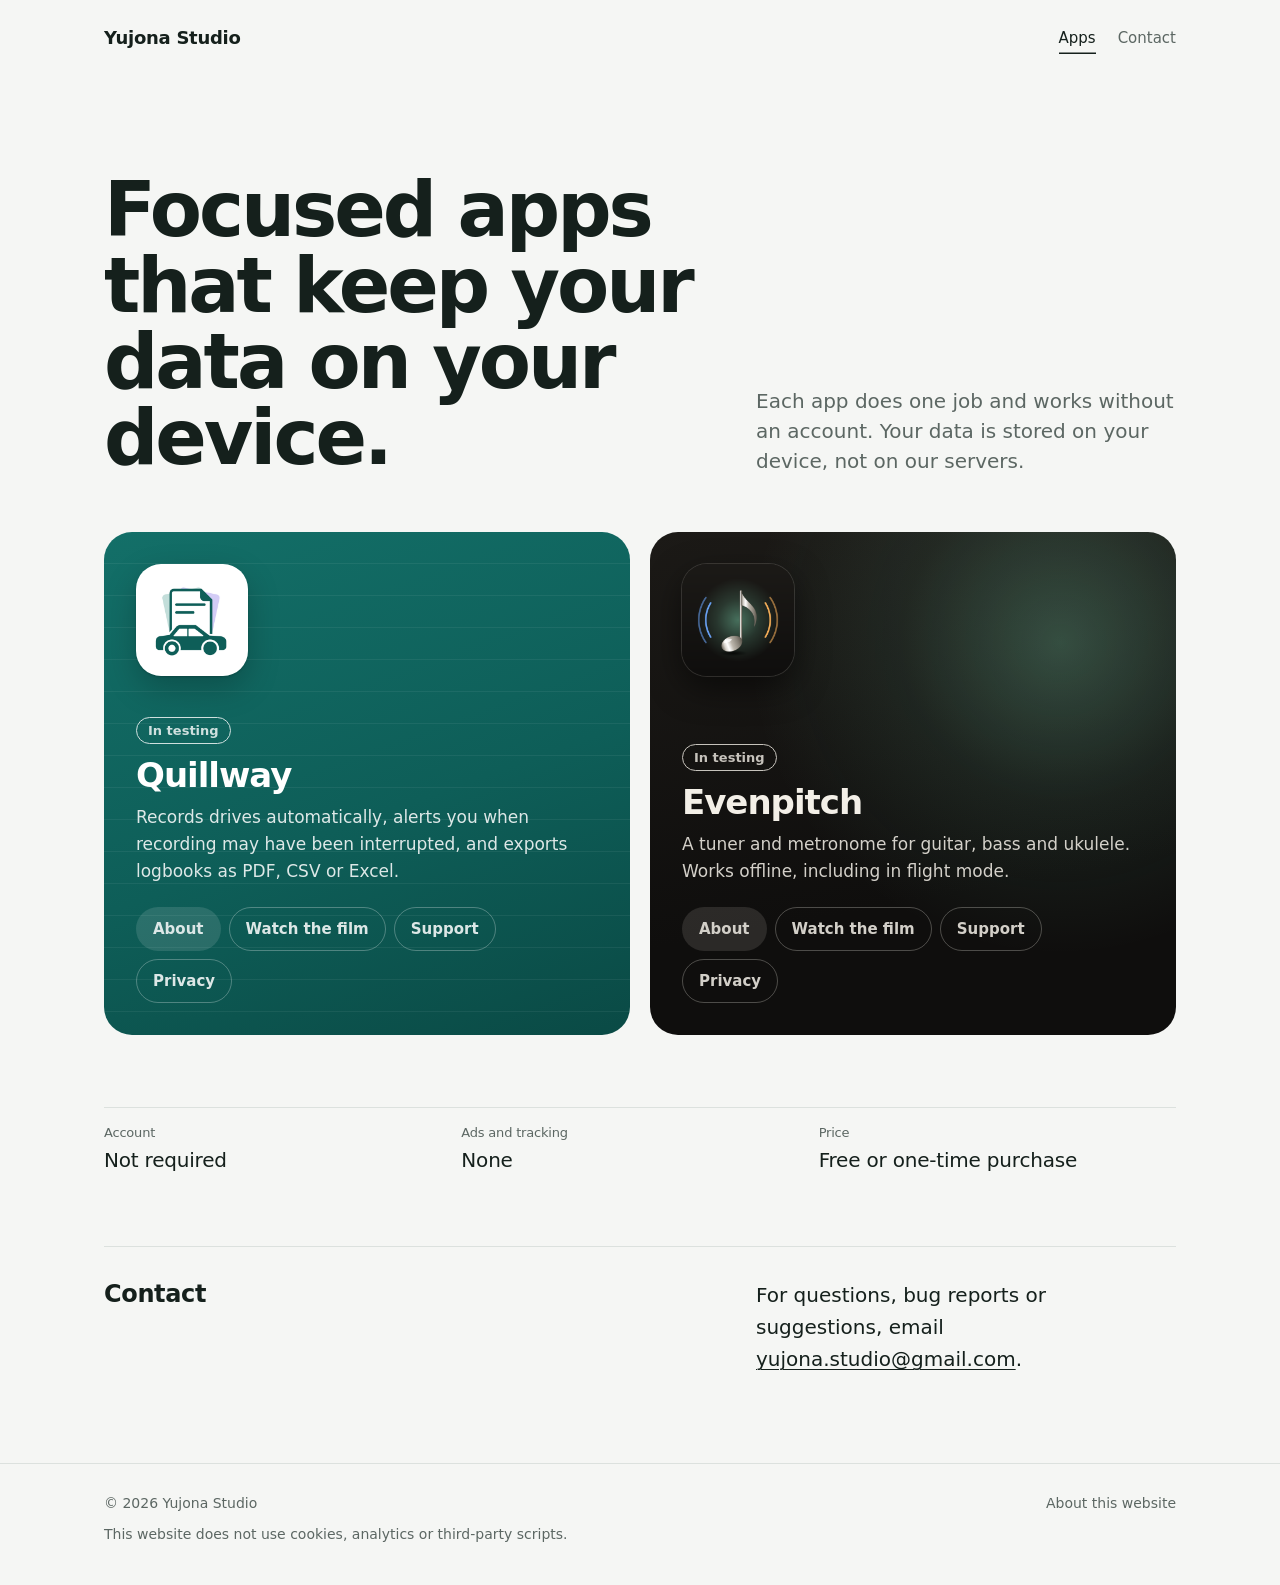
==== commit 8f90982c: "App pages: 30-second films under the intro, with quiet play and sound controls Films are screen reco" ====
--- a/index.html
+++ b/index.html
@@ -30,7 +30,7 @@
         <span class="status">In testing</span>
         <h2>Quillway</h2>
         <p>Records drives automatically, alerts you when recording may have been interrupted, and exports logbooks as PDF, CSV or Excel.</p>
-        <p class="links"><a href="mileage/">About</a><a href="mileage/support/">Support</a><a href="mileage/privacy/">Privacy</a></p>
+        <p class="links"><a href="mileage/">About</a><a href="mileage/#film">Watch the film</a><a href="mileage/support/">Support</a><a href="mileage/privacy/">Privacy</a></p>
       </div>
     </article>
     <article class="plate plate-evenpitch">
@@ -39,7 +39,7 @@
         <span class="status">In testing</span>
         <h2>Evenpitch</h2>
         <p>A tuner and metronome for guitar, bass and ukulele. Works offline, including in flight mode.</p>
-        <p class="links"><a href="tuner/">About</a><a href="tuner/support/">Support</a><a href="tuner/privacy/">Privacy</a></p>
+        <p class="links"><a href="tuner/">About</a><a href="tuner/#film">Watch the film</a><a href="tuner/support/">Support</a><a href="tuner/privacy/">Privacy</a></p>
       </div>
     </article>
   </div>
--- a/style.css
+++ b/style.css
@@ -1,4 +1,4 @@
-/* Yujona Studio apps site. System fonts only, no scripts, no third-party requests. */
+/* Yujona Studio apps site. System fonts only, no third-party scripts or requests. */
 
 :root {
   --bg: #f5f6f4;
@@ -176,6 +176,55 @@
   .app-hero { grid-template-columns: 6fr 5fr; }
   .app-hero .plate { aspect-ratio: 1 / 1; order: 2; }
   .app-hero .plate .icon { width: 176px; height: 176px; border-radius: 40px; }
+}
+
+/* App film: a wide, quiet frame under the hero */
+.film { margin: 48px 0 8px; }
+@media (min-width: 1260px) { .film { margin-left: -64px; margin-right: -64px; } }
+.film-frame {
+  position: relative; overflow: hidden; border-radius: 28px;
+  aspect-ratio: 16 / 9; background: var(--film-bg, #000);
+  box-shadow: 0 0 0 1px rgba(21, 32, 28, 0.06), 0 40px 90px -30px rgba(21, 32, 28, 0.35), 0 12px 30px -12px rgba(21, 32, 28, 0.18);
+}
+.app-quillway .film-frame { --film-bg: #f2f2ed; }
+.app-evenpitch .film-frame { --film-bg: #0e0c0d; }
+@media (prefers-color-scheme: dark) {
+  .film-frame { box-shadow: 0 0 0 1px rgba(233, 237, 235, 0.09), 0 40px 90px -30px rgba(0, 0, 0, 0.7); }
+}
+.film video { display: block; width: 100%; height: 100%; object-fit: cover; }
+.film-controls {
+  position: absolute; right: 18px; bottom: 18px; display: flex; gap: 8px;
+  opacity: 0; transition: opacity 0.25s ease;
+}
+.film.is-started .film-controls { opacity: 1; }
+.film-btn, .film-start {
+  display: grid; place-items: center; border: 0; padding: 0; cursor: pointer; color: #fff;
+  background: rgba(16, 20, 19, 0.52);
+  -webkit-backdrop-filter: blur(14px) saturate(1.4); backdrop-filter: blur(14px) saturate(1.4);
+  box-shadow: inset 0 0 0 1px rgba(255, 255, 255, 0.14);
+}
+.film-btn { width: 44px; height: 44px; border-radius: 50%; }
+.film-btn svg { width: 20px; height: 20px; }
+.film-btn:hover, .film-start:hover { background: rgba(16, 20, 19, 0.7); }
+.film-start {
+  position: absolute; left: 50%; top: 50%; width: 84px; height: 84px; margin: -42px 0 0 -42px;
+  border-radius: 50%; transition: opacity 0.25s ease, transform 0.25s ease;
+}
+.film-start svg { width: 34px; height: 34px; margin-left: 4px; }
+.film.is-started .film-start { opacity: 0; transform: scale(0.9); pointer-events: none; }
+.film-btn:focus-visible, .film-start:focus-visible { outline: 2px solid #fff; outline-offset: 3px; }
+.film figcaption { margin-top: 14px; font-size: 14px; color: var(--muted); }
+@media (max-width: 560px) {
+  .film { margin-top: 32px; }
+  .film-frame { border-radius: 18px; }
+  .film-controls { right: 10px; bottom: 10px; gap: 6px; }
+  .film-btn { width: 38px; height: 38px; }
+  .film-btn svg { width: 18px; height: 18px; }
+  .film-start { width: 64px; height: 64px; margin: -32px 0 0 -32px; }
+  .film-start svg { width: 26px; height: 26px; }
+}
+@media (prefers-reduced-motion: reduce) {
+  .film-controls, .film-start { transition: none; }
 }
 
 .features { list-style: none; padding: 0; margin: 8px 0 0; display: grid; border-top: 1px solid var(--line); }
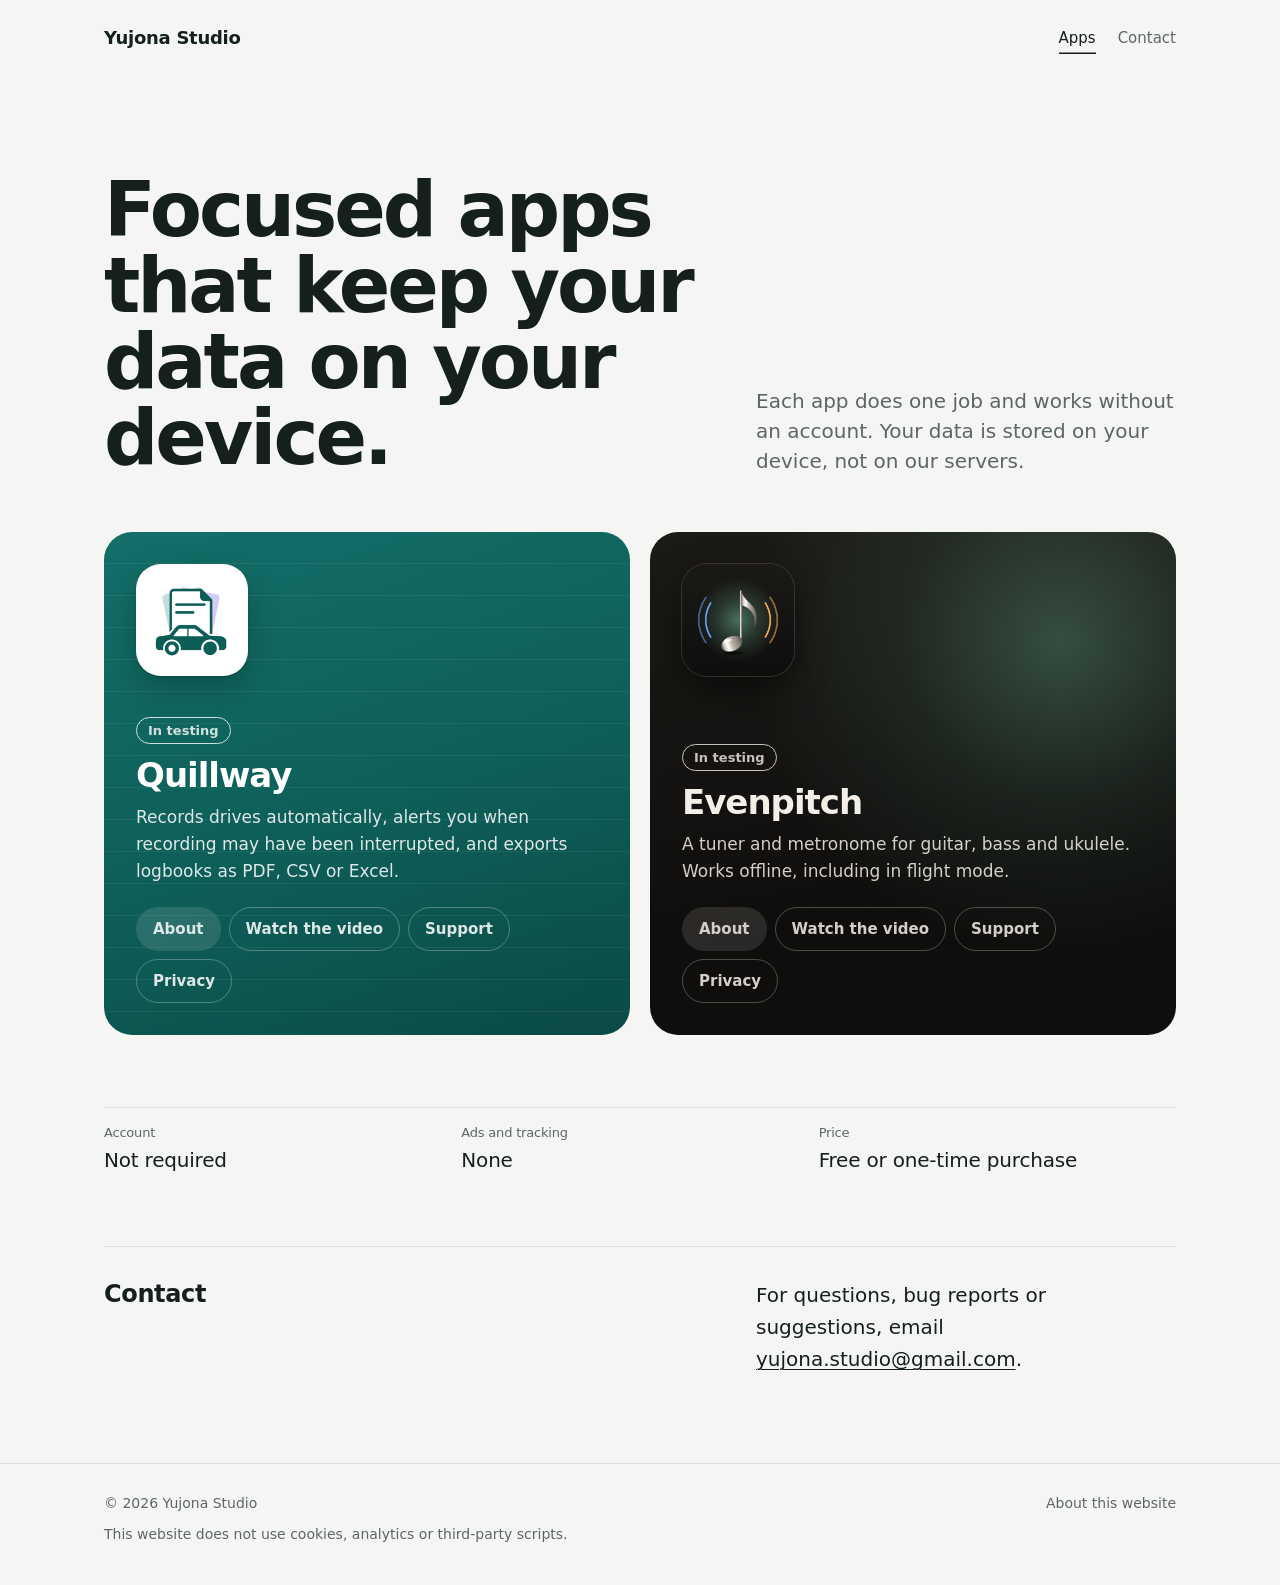
==== commit 2d40e36d: "App videos: seek bar with time, full screen, and 'video' instead of 'film' in page text The control " ====
--- a/index.html
+++ b/index.html
@@ -30,7 +30,7 @@
         <span class="status">In testing</span>
         <h2>Quillway</h2>
         <p>Records drives automatically, alerts you when recording may have been interrupted, and exports logbooks as PDF, CSV or Excel.</p>
-        <p class="links"><a href="mileage/">About</a><a href="mileage/#film">Watch the film</a><a href="mileage/support/">Support</a><a href="mileage/privacy/">Privacy</a></p>
+        <p class="links"><a href="mileage/">About</a><a href="mileage/#video">Watch the video</a><a href="mileage/support/">Support</a><a href="mileage/privacy/">Privacy</a></p>
       </div>
     </article>
     <article class="plate plate-evenpitch">
@@ -39,7 +39,7 @@
         <span class="status">In testing</span>
         <h2>Evenpitch</h2>
         <p>A tuner and metronome for guitar, bass and ukulele. Works offline, including in flight mode.</p>
-        <p class="links"><a href="tuner/">About</a><a href="tuner/#film">Watch the film</a><a href="tuner/support/">Support</a><a href="tuner/privacy/">Privacy</a></p>
+        <p class="links"><a href="tuner/">About</a><a href="tuner/#video">Watch the video</a><a href="tuner/support/">Support</a><a href="tuner/privacy/">Privacy</a></p>
       </div>
     </article>
   </div>
--- a/style.css
+++ b/style.css
@@ -178,7 +178,7 @@
   .app-hero .plate .icon { width: 176px; height: 176px; border-radius: 40px; }
 }
 
-/* App film: a wide, quiet frame under the hero */
+/* App video: a wide, quiet frame under the hero */
 .film { margin: 48px 0 8px; }
 @media (min-width: 1260px) { .film { margin-left: -64px; margin-right: -64px; } }
 .film-frame {
@@ -192,39 +192,76 @@
   .film-frame { box-shadow: 0 0 0 1px rgba(233, 237, 235, 0.09), 0 40px 90px -30px rgba(0, 0, 0, 0.7); }
 }
 .film video { display: block; width: 100%; height: 100%; object-fit: cover; }
+.film.is-enhanced video { cursor: pointer; }
+.film-frame:fullscreen { border-radius: 0; background: #000; box-shadow: none; }
+.film-frame:-webkit-full-screen { border-radius: 0; background: #000; box-shadow: none; }
+.film-frame:fullscreen video { object-fit: contain; }
+.film-frame:-webkit-full-screen video { object-fit: contain; }
+
+/* the control bar: play, time, seek, sound, full screen */
 .film-controls {
-  position: absolute; right: 18px; bottom: 18px; display: flex; gap: 8px;
-  opacity: 0; transition: opacity 0.25s ease;
-}
-.film.is-started .film-controls { opacity: 1; }
-.film-btn, .film-start {
-  display: grid; place-items: center; border: 0; padding: 0; cursor: pointer; color: #fff;
+  position: absolute; left: 0; right: 0; bottom: 0;
+  display: flex; align-items: center; gap: 6px;
+  padding: 48px 16px 12px; color: #fff;
+  background: linear-gradient(180deg, rgba(8, 10, 9, 0) 0%, rgba(8, 10, 9, 0.38) 55%, rgba(8, 10, 9, 0.62) 100%);
+  opacity: 0; transition: opacity 0.3s ease; pointer-events: none;
+}
+.film.is-started .film-controls { opacity: 1; pointer-events: auto; }
+.film.is-started.is-idle .film-controls { opacity: 0; }
+.film.is-idle video { cursor: none; }
+.film-btn {
+  flex: none; display: grid; place-items: center; width: 40px; height: 40px; padding: 0;
+  border: 0; border-radius: 50%; background: transparent; color: inherit; cursor: pointer;
+}
+.film-btn:hover { background: rgba(255, 255, 255, 0.16); }
+.film-btn svg { width: 20px; height: 20px; }
+.film-time {
+  flex: none; min-width: 84px; padding: 0 8px 0 2px;
+  font-size: 13px; font-variant-numeric: tabular-nums; letter-spacing: 0.01em; opacity: 0.92;
+}
+.film-seek {
+  --p: 0%;
+  flex: 1; min-width: 60px; height: 24px; margin: 0 8px 0 0; background: transparent;
+  -webkit-appearance: none; appearance: none; cursor: pointer;
+}
+.film-seek::-webkit-slider-runnable-track {
+  height: 4px; border-radius: 4px;
+  background: linear-gradient(90deg, #fff 0 var(--p), rgba(255, 255, 255, 0.32) var(--p) 100%);
+}
+.film-seek::-moz-range-track { height: 4px; border-radius: 4px; background: rgba(255, 255, 255, 0.32); }
+.film-seek::-moz-range-progress { height: 4px; border-radius: 4px; background: #fff; }
+.film-seek::-webkit-slider-thumb {
+  -webkit-appearance: none; width: 14px; height: 14px; margin-top: -5px; border-radius: 50%;
+  background: #fff; box-shadow: 0 1px 4px rgba(0, 0, 0, 0.35); transition: transform 0.15s ease;
+}
+.film-seek::-moz-range-thumb { width: 14px; height: 14px; border: 0; border-radius: 50%; background: #fff; box-shadow: 0 1px 4px rgba(0, 0, 0, 0.35); }
+.film-seek:hover::-webkit-slider-thumb, .film-seek:active::-webkit-slider-thumb { transform: scale(1.2); }
+.film-start {
+  position: absolute; left: 50%; top: 50%; width: 84px; height: 84px; margin: -42px 0 0 -42px; padding: 0;
+  display: grid; place-items: center; border: 0; border-radius: 50%; cursor: pointer; color: #fff;
   background: rgba(16, 20, 19, 0.52);
   -webkit-backdrop-filter: blur(14px) saturate(1.4); backdrop-filter: blur(14px) saturate(1.4);
   box-shadow: inset 0 0 0 1px rgba(255, 255, 255, 0.14);
-}
-.film-btn { width: 44px; height: 44px; border-radius: 50%; }
-.film-btn svg { width: 20px; height: 20px; }
-.film-btn:hover, .film-start:hover { background: rgba(16, 20, 19, 0.7); }
-.film-start {
-  position: absolute; left: 50%; top: 50%; width: 84px; height: 84px; margin: -42px 0 0 -42px;
-  border-radius: 50%; transition: opacity 0.25s ease, transform 0.25s ease;
-}
+  transition: opacity 0.25s ease, transform 0.25s ease;
+}
+.film-start:hover { background: rgba(16, 20, 19, 0.7); }
 .film-start svg { width: 34px; height: 34px; margin-left: 4px; }
 .film.is-started .film-start { opacity: 0; transform: scale(0.9); pointer-events: none; }
-.film-btn:focus-visible, .film-start:focus-visible { outline: 2px solid #fff; outline-offset: 3px; }
+.film-btn:focus-visible, .film-start:focus-visible, .film-seek:focus-visible { outline: 2px solid #fff; outline-offset: 2px; }
 .film figcaption { margin-top: 14px; font-size: 14px; color: var(--muted); }
 @media (max-width: 560px) {
   .film { margin-top: 32px; }
   .film-frame { border-radius: 18px; }
-  .film-controls { right: 10px; bottom: 10px; gap: 6px; }
-  .film-btn { width: 38px; height: 38px; }
+  .film-controls { padding: 32px 6px 4px; gap: 0; }
+  .film-btn { width: 36px; height: 36px; }
   .film-btn svg { width: 18px; height: 18px; }
+  .film-time { min-width: 0; font-size: 11px; padding: 0 6px 0 0; }
+  .film-seek { margin-right: 4px; }
   .film-start { width: 64px; height: 64px; margin: -32px 0 0 -32px; }
   .film-start svg { width: 26px; height: 26px; }
 }
 @media (prefers-reduced-motion: reduce) {
-  .film-controls, .film-start { transition: none; }
+  .film-controls, .film-start, .film-seek::-webkit-slider-thumb { transition: none; }
 }
 
 .features { list-style: none; padding: 0; margin: 8px 0 0; display: grid; border-top: 1px solid var(--line); }
